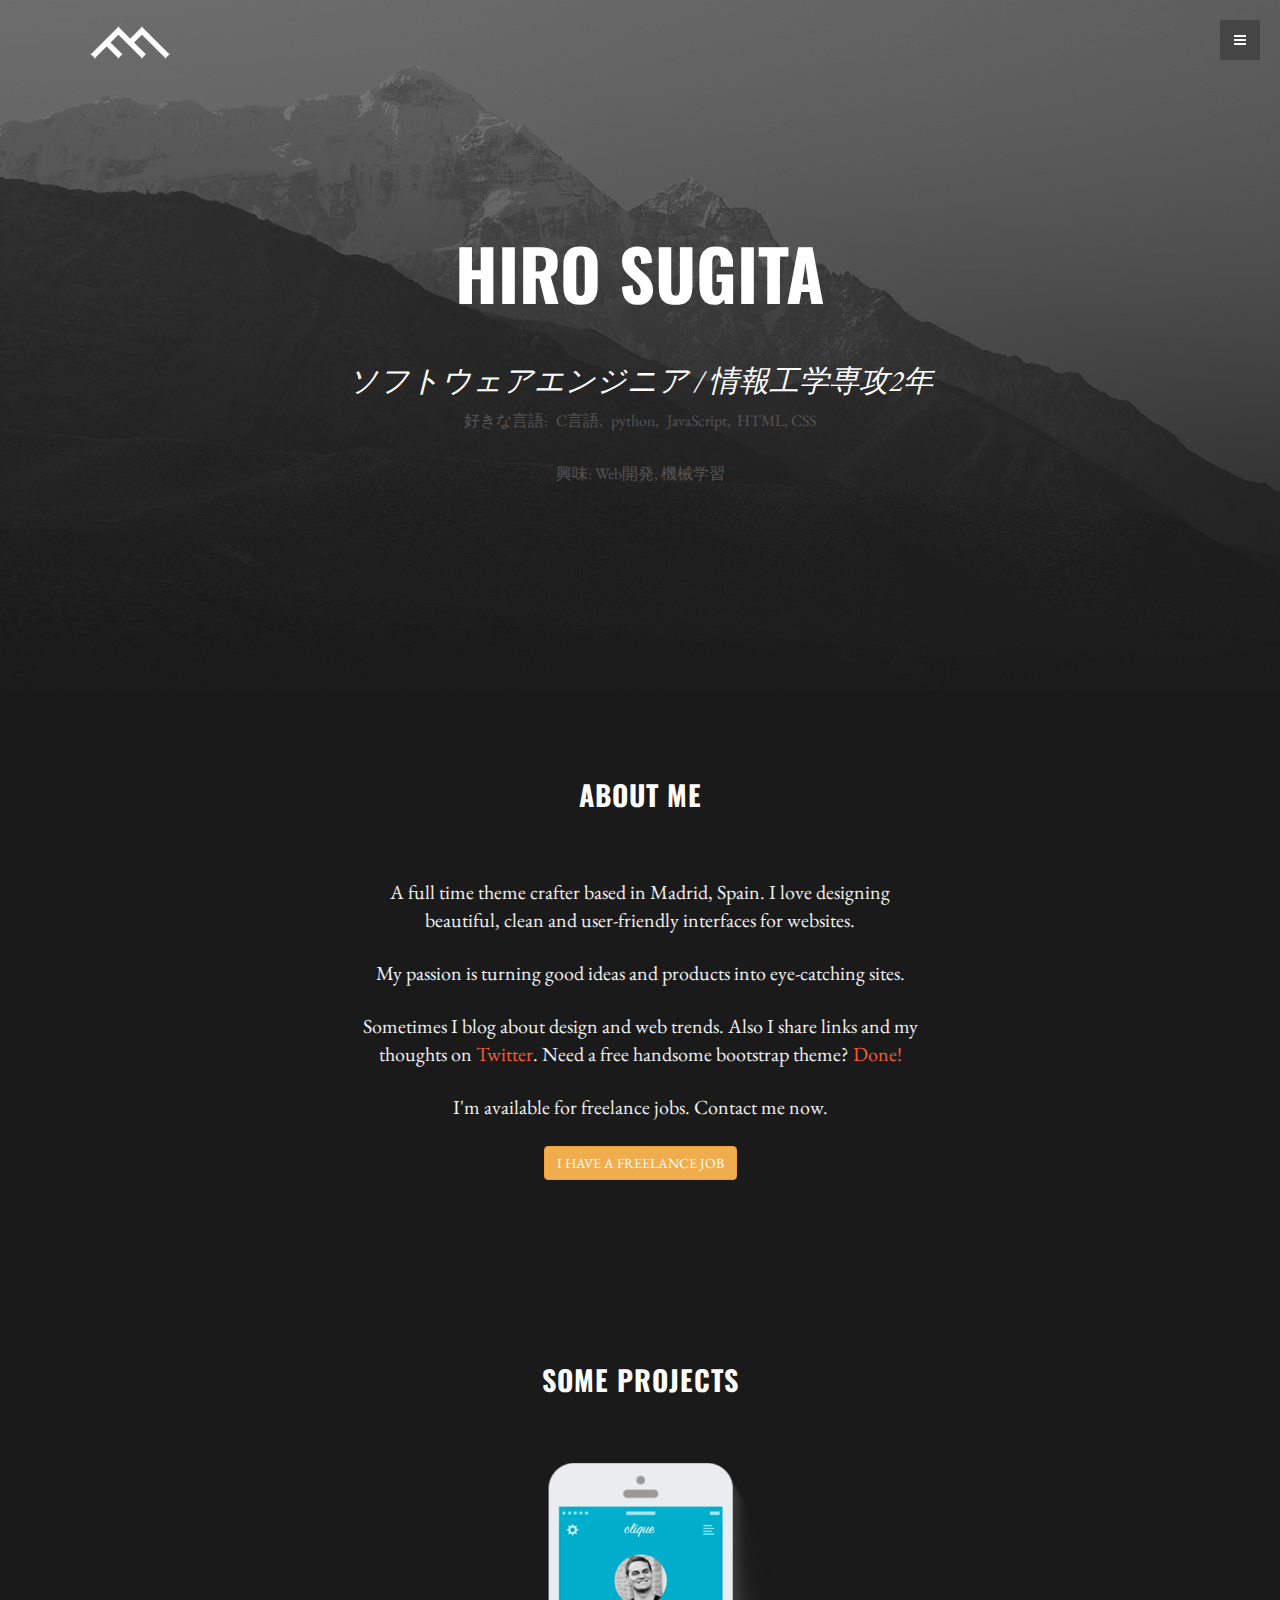
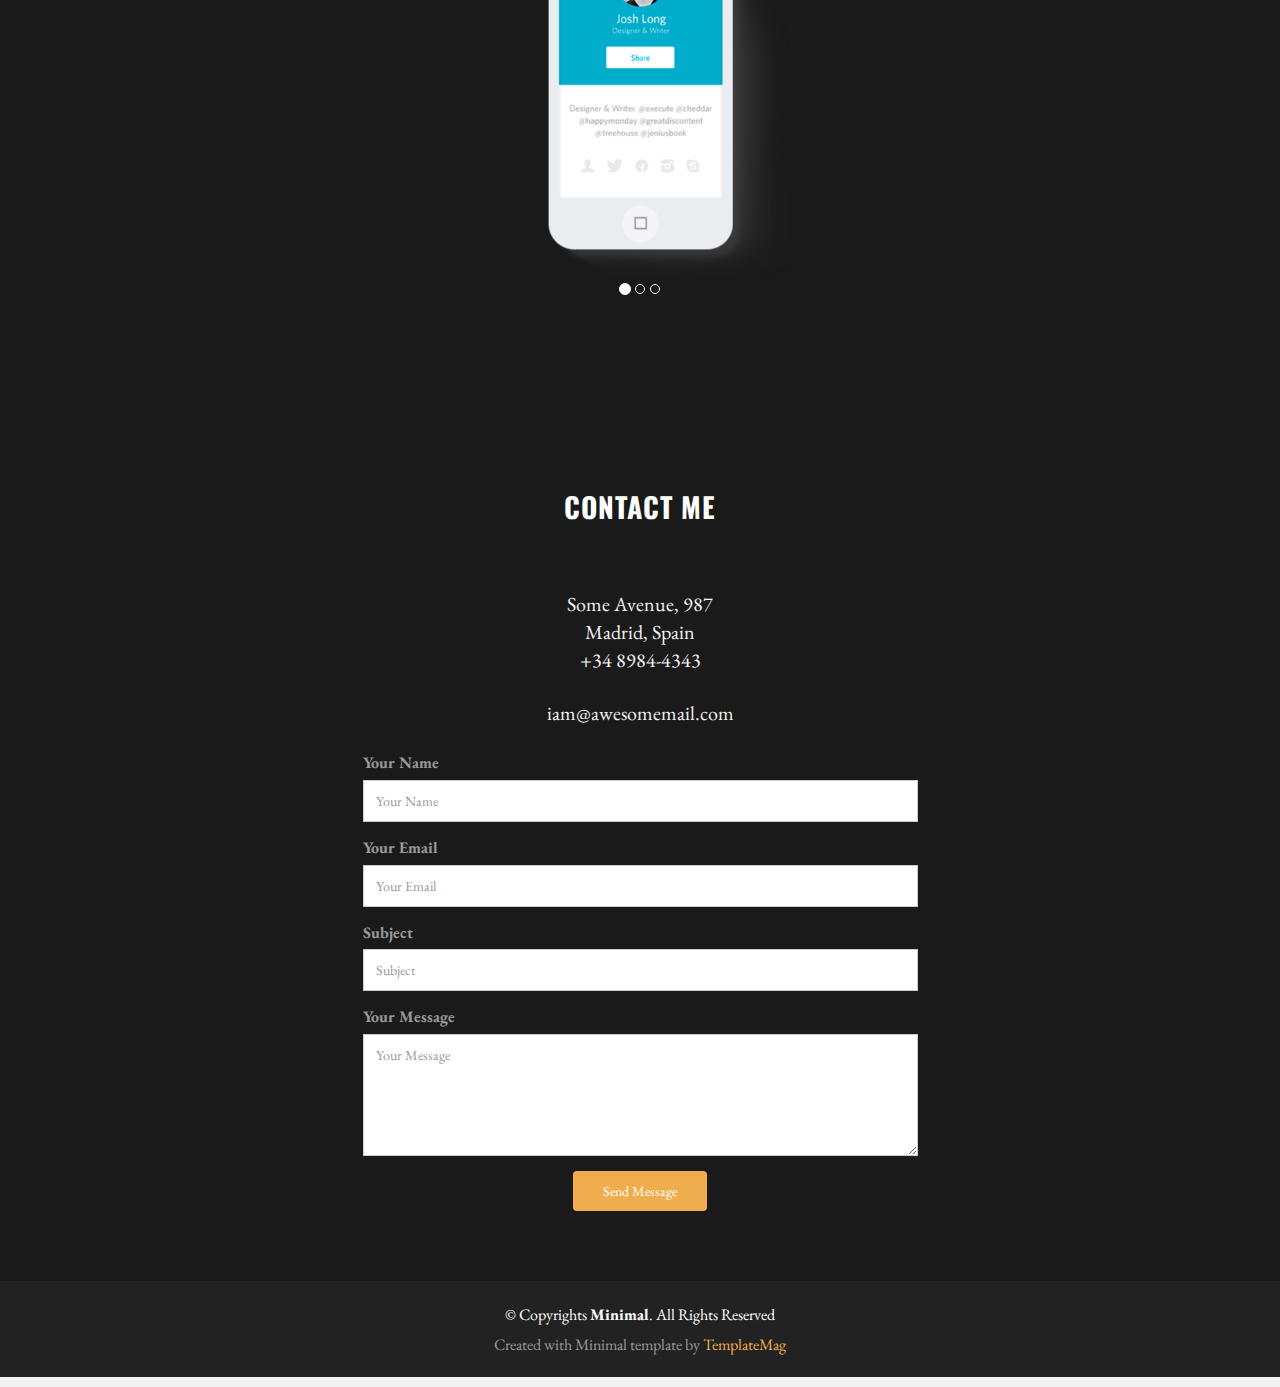
==== index.html @ be93a36a "はじめてのコミット" ====
<!DOCTYPE html>
<html lang="en">
<head>
  <meta charset="utf-8">
  <title>Minimal - Bootstrap Template</title>
  <meta content="width=device-width, initial-scale=1.0" name="viewport">
  <meta content="" name="keywords">
  <meta content="" name="description">

  <!-- Favicons -->
  <link href="img/favicon.png" rel="icon">
  <link href="img/apple-touch-icon.png" rel="apple-touch-icon">

  <!-- Google Fonts -->
  <link href="https://fonts.googleapis.com/css?family=Oswald:400,300,700|EB+Garamond" rel="stylesheet">

  <!-- Bootstrap CSS File -->
  <link href="lib/bootstrap/css/bootstrap.min.css" rel="stylesheet">

  <!-- Libraries CSS Files -->
  <link href="lib/font-awesome/css/font-awesome.min.css" rel="stylesheet">

  <!-- Main Stylesheet File -->
  <link href="css/style.css" rel="stylesheet">

  <!-- =======================================================
    Template Name: Minimal
    Template URL: https://templatemag.com/minimal-bootstrap-template/
    Author: TemplateMag.com
    License: https://templatemag.com/license/
  ======================================================= -->
</head>

<body data-spy="scroll" data-offset="0" data-target="#theMenu">

  <!-- Menu -->
  <nav class="menu" id="theMenu">
    <div class="menu-wrap">
      <h1 class="logo"><a href="index.html#home">SUGI</a></h1>
      <i class="fa fa-times-circle menu-close"></i>
      <a href="#home" class="smoothscroll">Home</a>
      <a href="#about" class="smoothscroll">About</a>
      <a href="#portfolio" class="smoothscroll">Portfolio</a>
      <a href="#contact" class="smoothscroll">Contact</a>
      <a href="#"><i class="fa fa-facebook"></i></a>
      <a href="#"><i class="fa fa-twitter"></i></a>
      <a href="#"><i class="fa fa-dribbble"></i></a>
      <a href="#"><i class="fa fa-envelope"></i></a>
    </div>

    <!-- Menu button -->
    <div id="menuToggle"><i class="fa fa-bars"></i></div>
  </nav>

  <!-- ========== HEADER SECTION ========== -->
  <section id="home" name="home"></section>
  <div id="headerwrap">
    <div class="container">
      <div class="logo">
        <img src="img/logo.png">
      </div>
      <br>
      <div class="row">
        <h1>HIRO SUGITA</h1>
        <br>
        <h3>ソフトウェアエンジニア / 情報工学専攻2年</h3>
        <p>好きな言語:&ensp;C言語,&ensp;python,&ensp;JavaScript,&nbsp; HTML,&nbsp;CSS</p>
        <p>興味: Web開発,&nbsp;機械学習</p>
        <br>
        <br>
        <div class="col-lg-6 col-lg-offset-3">
        </div>
      </div>
    </div>
    <!-- /container -->
  </div>
  <!-- /headerwrap -->

  <!-- ========== ABOUT SECTION ========== -->
  <section id="about" name="about"></section>
  <div id="f">
    <div class="container">
      <div class="row">
        <h3>ABOUT ME</h3>
        <p class="centered"><i class="icon icon-circle"></i><i class="icon icon-circle"></i><i class="icon icon-circle"></i></p>

        <!-- INTRO INFORMATIO-->
        <div class="col-lg-6 col-lg-offset-3">
          <p>A full time theme crafter based in Madrid, Spain. I love designing beautiful, clean and user-friendly interfaces for websites.</p>
          <p>My passion is turning good ideas and products into eye-catching sites.</p>
          <p>Sometimes I blog about design and web trends. Also I share links and my thoughts on <a href="http://twitter.com/templatemag">Twitter</a>. Need a free handsome bootstrap theme? <a href="http://templatemag.com">Done!</a></p>
          <p>I'm available for freelance jobs. Contact me now.</p>
          <p><button type="button" class="btn btn-warning">I HAVE A FREELANCE JOB</button></p>
        </div>
      </div>
    </div>
    <!-- /container -->
  </div>
  <!-- /f -->

  <!-- ========== CAROUSEL SECTION ========== -->
  <section id="portfolio" name="portfolio"></section>
  <div id="f">
    <div class="container">
      <div class="row centered">
        <h3>SOME PROJECTS</h3>
        <p class="centered"><i class="icon icon-circle"></i><i class="icon icon-circle"></i><i class="icon icon-circle"></i></p>

        <div class="col-lg-6 col-lg-offset-3">
          <div id="carousel-example-generic" class="carousel slide" data-ride="carousel">
            <!-- Wrapper for slides -->
            <div class="carousel-inner">
              <div class="item active centered">
                <img class="img-responsive" src="img/c1.png" alt="">
              </div>
              <div class="item centered">
                <img class="img-responsive" src="img/c2.png" alt="">
              </div>
              <div class="item centered">
                <img class="img-responsive" src="img/c3.png" alt="">
              </div>
            </div>
            <br>
            <br>
            <ol class="carousel-indicators">
              <li data-target="#carousel-example-generic" data-slide-to="0" class="active"></li>
              <li data-target="#carousel-example-generic" data-slide-to="1"></li>
              <li data-target="#carousel-example-generic" data-slide-to="2"></li>
            </ol>
          </div>
        </div>
        <!-- col-lg-8 -->
      </div>
      <!-- row -->
    </div>
    <!-- container -->
  </div>
  <!-- f -->

  <!-- ========== CONTACT SECTION ========== -->
  <section id="contact" name="contact"></section>
  <div id="f">
    <div class="container">
      <div class="row">
        <h3>CONTACT ME</h3>
        <p class="centered"><i class="icon icon-circle"></i><i class="icon icon-circle"></i><i class="icon icon-circle"></i></p>

        <div class="col-lg-6 col-lg-offset-3">
          <p>Some Avenue, 987<br/>Madrid, Spain<br/>+34 8984-4343</p>
          <p>iam@awesomemail.com</p>
        </div>
      </div>

      <div class="row">
        <div class="col-md-6 col-md-offset-3">
          <form class="contact-form php-mail-form" role="form" action="contactform/contactform.php" method="POST">

            <div class="form-group">
              <label for="contact-name">Your Name</label>
              <input type="name" name="name" class="form-control" id="contact-name" placeholder="Your Name" data-rule="minlen:4" data-msg="Please enter at least 4 chars" >
              <div class="validate"></div>
            </div>
            <div class="form-group">
              <label for="contact-email">Your Email</label>
              <input type="email" name="email" class="form-control" id="contact-email" placeholder="Your Email" data-rule="email" data-msg="Please enter a valid email">
              <div class="validate"></div>
            </div>
            <div class="form-group">
              <label for="contact-subject">Subject</label>
              <input type="text" name="subject" class="form-control" id="contact-subject" placeholder="Subject" data-rule="minlen:4" data-msg="Please enter at least 8 chars of subject">
              <div class="validate"></div>
            </div>

            <div class="form-group">
              <label for="contact-message">Your Message</label>
              <textarea class="form-control" name="message" id="contact-message" placeholder="Your Message" rows="5" data-rule="required" data-msg="Please write something for us"></textarea>
              <div class="validate"></div>
            </div>

            <div class="loading"></div>
            <div class="error-message"></div>
            <div class="sent-message">Your message has been sent. Thank you!</div>

            <div class="form-send">
              <button type="submit" class="btn btn-large">Send Message</button>
            </div>

          </form>

        </div>
      </div>
    </div>
  </div>

  <div id="copyrights">
    <div class="container">
      <p>
        &copy; Copyrights <strong>Minimal</strong>. All Rights Reserved
      </p>
      <div class="credits">
        <!--
          You are NOT allowed to delete the credit link to TemplateMag with free version.
          You can delete the credit link only if you bought the pro version.
          Buy the pro version with working PHP/AJAX contact form: https://templatemag.com/minimal-bootstrap-template/
          Licensing information: https://templatemag.com/license/
        -->
        Created with Minimal template by <a href="https://templatemag.com/">TemplateMag</a>
      </div>
    </div>
  </div>

  <!-- JavaScript Libraries -->
  <script src="lib/jquery/jquery.min.js"></script>
  <script src="lib/bootstrap/js/bootstrap.min.js"></script>
  <script src="lib/php-mail-form/validate.js"></script>
  <script src="lib/easing/easing.min.js"></script>

  <!-- Template Main Javascript File -->
  <script src="js/main.js"></script>

</body>
</html>
---- css/style.css ----
/**
* Template Name: Minimal
* Template URL: https://templatemag.com/minimal-bootstrap-template/
* Author: TemplateMag.com
* License: https://templatemag.com/license/
*/

body {
  background-color: #f2f2f2;
  font-family: 'EB Garamond', serif;
  font-weight: 300;
  font-size: 16px;
  color: #555;
  -webkit-font-smoothing: antialiased;
  -webkit-overflow-scrolling: touch;
}

/* Titles */

h1, h2, h3, h4, h5, h6 {
  font-family: 'Oswald', sans-serif;
  font-weight: 300;
  color: #333;
}

/* Paragraph & Typographic */

p {
  line-height: 28px;
  margin-bottom: 25px;
}

.centered {
  text-align: center;
}

/* Links */

a {
  color: #f85c37;
  word-wrap: break-word;
  -webkit-transition: color 0.1s ease-in, background 0.1s ease-in;
  -moz-transition: color 0.1s ease-in, background 0.1s ease-in;
  -ms-transition: color 0.1s ease-in, background 0.1s ease-in;
  -o-transition: color 0.1s ease-in, background 0.1s ease-in;
  transition: color 0.1s ease-in, background 0.1s ease-in;
}

a:hover, a:focus {
  color: #7b7b7b;
  text-decoration: none;
  outline: 0;
}

a:before, a:after {
  -webkit-transition: color 0.1s ease-in, background 0.1s ease-in;
  -moz-transition: color 0.1s ease-in, background 0.1s ease-in;
  -ms-transition: color 0.1s ease-in, background 0.1s ease-in;
  -o-transition: color 0.1s ease-in, background 0.1s ease-in;
  transition: color 0.1s ease-in, background 0.1s ease-in;
}

hr {
  display: block;
  height: 1px;
  border: 0;
  border-top: 1px solid #ccc;
  margin: 1em 0;
  padding: 0;
}

/* ==========================================================================
   Wrap Sections
   ========================================================================== */

#headerwrap {
  background: url(../img/header-bg.jpg) no-repeat center top;
  margin-top: -10px;
  padding-top: 20px;
  text-align: center;
  background-attachment: relative;
  background-position: center center;
  min-height: 700px;
  width: 100%;
  -webkit-background-size: 100%;
  -moz-background-size: 100%;
  -o-background-size: 100%;
  background-size: 100%;
  -webkit-background-size: cover;
  -moz-background-size: cover;
  -o-background-size: cover;
  background-size: cover;
}

#headerwrap h1 {
  margin-top: 150px;
  color: white;
  font-size: 70px;
  font-weight: 700;
}

#headerwrap h3 {
  color: white;
  font-size: 30px;
  font-weight: 100;
  font-family: 'EB Garamond', serif;
  font-style: oblique;
}

#headerwrap .logo {
  text-align: left;
  margin-left: 20px;
  margin-top: 15px;
}

/* Footer Wrap */

#f {
  background: #1a1a1a;
  padding-top: 70px;
  padding-bottom: 70px;
  text-align: center
}

#f h3 {
  color: white;
  font-size: 28px;
  font-weight: 700;
  letter-spacing: 1px;
}

#f i {
  font-size: 8px;
  color: #fff;
  padding: 3px;
}

#f p {
  font-size: 20px;
  color: #f2f2f2;
}

#f img {
  text-align: center;
}

/* MENU CONF*/

.menu {
  position: fixed;
  right: -200px;
  width: 260px;
  height: 100%;
  top: 0;
  z-index: 10;
  text-align: left;
}

.menu.menu-open {
  right: 0px;
}

.menu-wrap {
  position: absolute;
  top: 0;
  left: 60px;
  background: #1a1a1a;
  width: 200px;
  height: 100%;
}

.menu h1.logo a {
  font-family: 'Oswald', sans-serif;
  font-size: 16px;
  font-weight: 700;
  letter-spacing: 0.15em;
  line-height: 40px;
  text-transform: uppercase;
  color: #ffffff;
  margin-top: 20px;
}

.menu h1.logo a:hover {
  color: #f85c37;
}

.menu img.logo {
  margin: 20px 0;
  max-width: 160px;
}

.menu a {
  margin-left: 20px;
  color: #808080;
  display: block;
  font-size: 12px;
  font-weight: 700;
  line-height: 40px;
  letter-spacing: 0.1em;
  text-transform: uppercase;
}

.menu a:hover {
  color: #ffffff;
}

.menu a:active {
  color: #ffffff;
}

.menu a>i {
  float: left;
  display: inline-block;
  vertical-align: middle;
  text-align: left;
  width: 25px;
  font-size: 14px;
  line-height: 40px;
  margin: 25px 2px;
}

.menu-close {
  cursor: pointer;
  display: block;
  position: absolute;
  font-size: 14px;
  color: #808080;
  width: 40px;
  height: 40px;
  line-height: 40px;
  top: 20px;
  right: 5px;
  -webkit-transition: all .1s ease-in-out;
  -moz-transition: all .1s ease-in-out;
  -ms-transition: all .1s ease-in-out;
  -o-transition: all .1s ease-in-out;
  transition: all .1s ease-in-out;
}

.menu-close:hover {
  color: #ffffff;
  -webkit-transition: all .1s ease-in-out;
  -moz-transition: all .1s ease-in-out;
  -ms-transition: all .1s ease-in-out;
  -o-transition: all .1s ease-in-out;
  transition: all .1s ease-in-out;
}

/* Push the body after clicking the menu button */

.body-push {
  overflow-x: hidden;
  position: relative;
  left: 0;
}

.body-push-toright {
  left: 200px;
}

.body-push-toleft {
  left: -200px;
}

.menu, .body-push {
  -webkit-transition: all .3s ease;
  -moz-transition: all .3s ease;
  -ms-transition: all .3s ease;
  -o-transition: all .3s ease;
  transition: all .3s ease;
}

#menuToggle {
  position: absolute;
  top: 20px;
  left: 0;
  z-index: 11;
  display: block;
  text-align: center;
  font-size: 14px;
  color: #ffffff;
  width: 40px;
  height: 40px;
  line-height: 40px;
  cursor: pointer;
  background: rgba(0, 0, 0, 0.25);
  -webkit-transition: all .1s ease-in-out;
  -moz-transition: all .1s ease-in-out;
  -ms-transition: all .1s ease-in-out;
  -o-transition: all .1s ease-in-out;
  transition: all .1s ease-in-out;
}

#menuToggle:hover {
  color: #ffffff;
  background: rgba(0, 0, 0, 0.2);
  -webkit-transition: all .1s ease-in-out;
  -moz-transition: all .1s ease-in-out;
  -ms-transition: all .1s ease-in-out;
  -o-transition: all .1s ease-in-out;
  transition: all .1s ease-in-out;
}



/* Contact Form */

.contact-form {
  text-align: left;
}

.contact-form label {
   color: #999;
}

.contact-form input, .contact-form textarea {
  padding: 10px 12px;
  border-radius: 0;
  box-shadow: none;
  font-size: 14px;
  height: auto;
}

.contact-form .form-send {
  text-align: center;
}

.contact-form .form-send button  {
  background: #f0ad4e;
  border: 0;
  padding: 10px 30px;
  color: #fff;
  transition: 0.4s;
  cursor: pointer;
}

.contact-form .form-send button:hover {
  background: #ffbc5d;
}

.contact-form .validate {
  display: none;
  color: red;
  margin: 0 0 15px 0;
  font-weight: 400;
  font-size: 13px;
}

.contact-form .loading {
  display: none;
  color: #555;
  background: #fff;
  text-align: center;
  padding: 15px;
  margin: 15px 0;
}

.contact-form .loading:before {
  content: "";
  display: inline-block;
  border-radius: 50%;
  width: 24px;
  height: 24px;
  border: 3px solid #18d26e;
  border-top-color: #eee;
  -webkit-animation: animate-loading 1s linear infinite;
  animation: animate-loading 1s linear infinite;
}

@-webkit-keyframes animate-loading {
  0% {
    -webkit-transform: rotate(0deg);
    transform: rotate(0deg);
  }

  100% {
    -webkit-transform: rotate(360deg);
    transform: rotate(360deg);
  }
}

@keyframes animate-loading {
  0% {
    -webkit-transform: rotate(0deg);
    transform: rotate(0deg);
  }

  100% {
    -webkit-transform: rotate(360deg);
    transform: rotate(360deg);
  }
}

.contact-form .error-message {
  display: none;
  color: #fff;
  background: #ed3c0d;
  text-align: center;
  padding: 15px;
  font-weight: 600;
  margin: 15px 0;
}

.contact-form .sent-message {
  display: none;
  color: #fff;
  background: #18d26e;
  text-align: center;
  padding: 15px;
  font-weight: 600;
  margin: 15px 0;
}


/* Copyrights */

#copyrights {
  background: #222222;
  padding: 20px 0;
  text-align: center;
  color: #fff;
}

#copyrights a {
  color: #f0ad4e;
}

#copyrights p {
  margin-bottom: 5px;
}

.credits {
  color: #999;
}
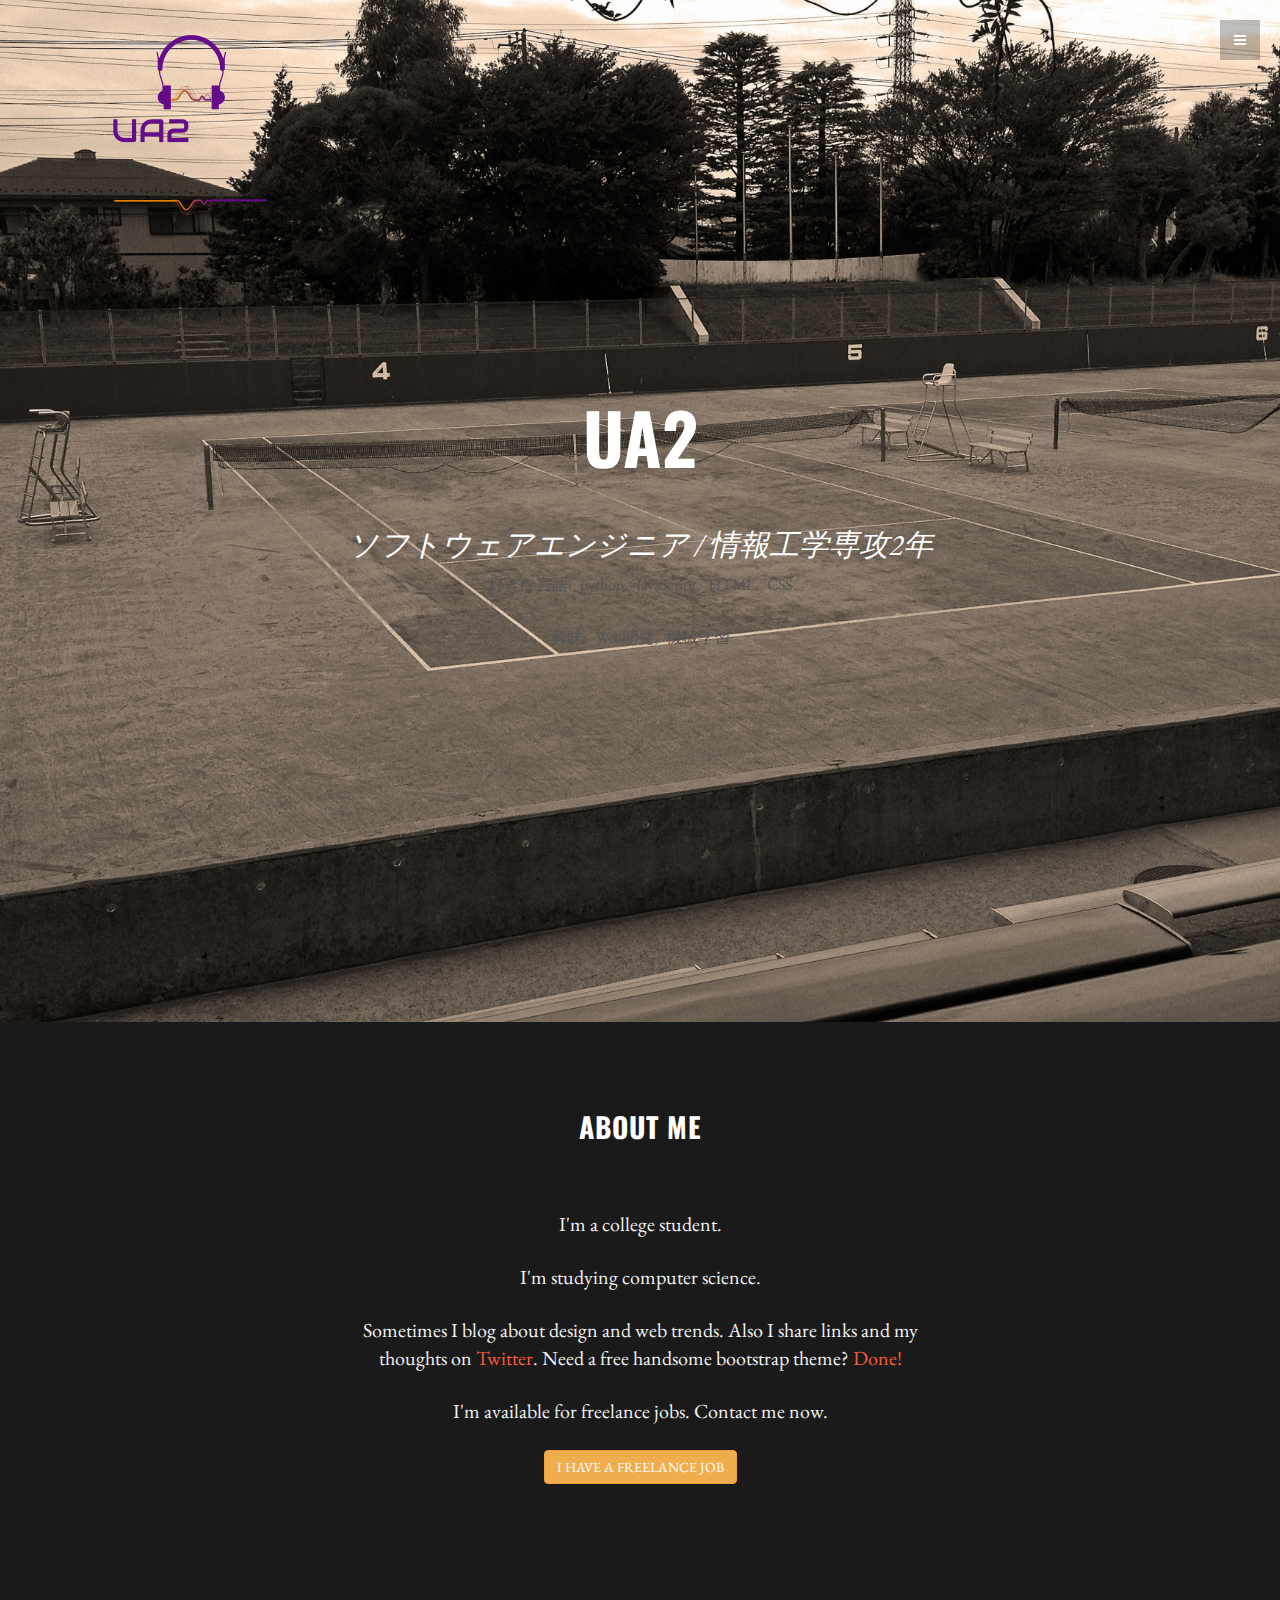
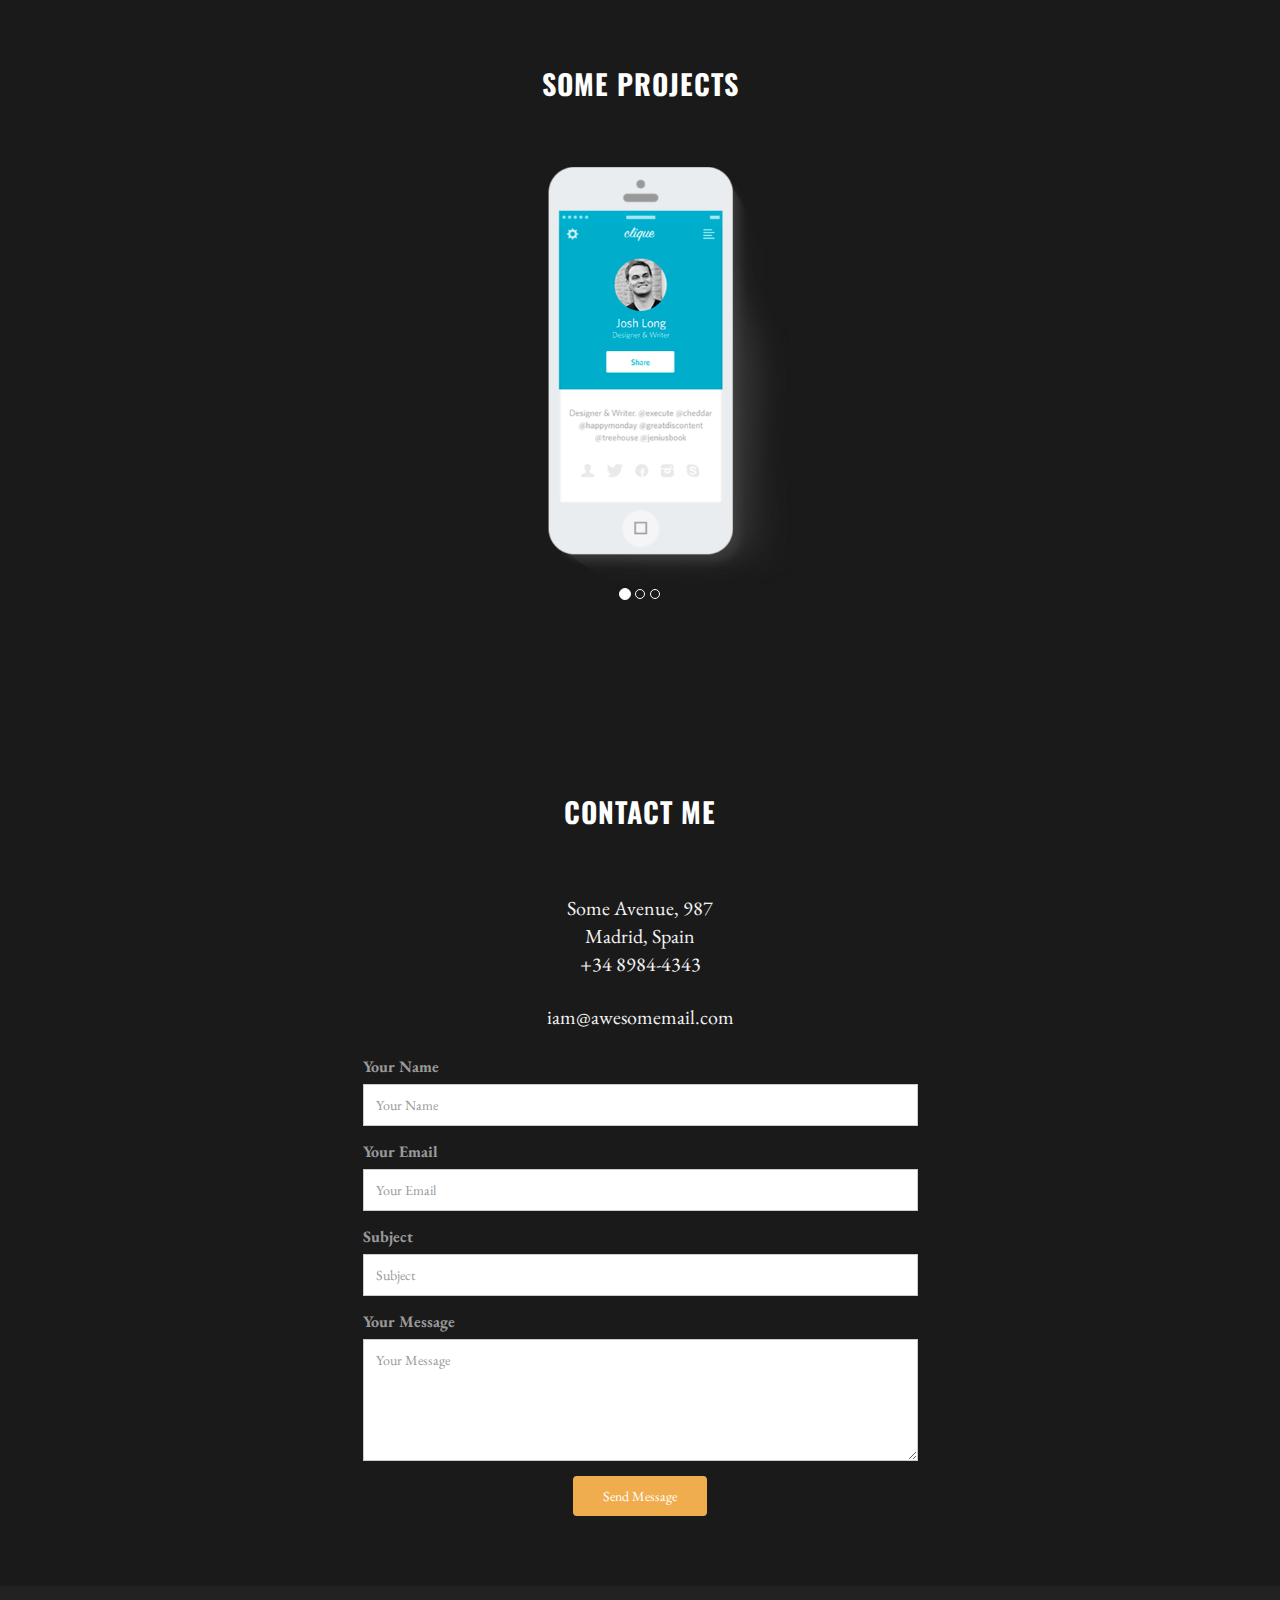
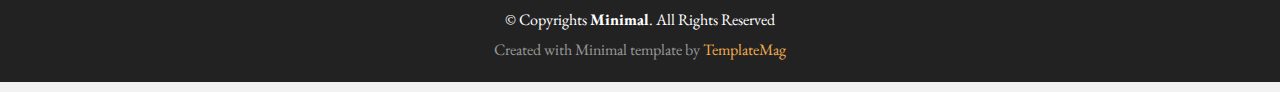
==== commit 5ddd84da: "背景画像変更" ====
--- a/index.html
+++ b/index.html
@@ -2,7 +2,7 @@
 <html lang="en">
 <head>
   <meta charset="utf-8">
-  <title>Minimal - Bootstrap Template</title>
+  <title>UA2's Homepage</title>
   <meta content="width=device-width, initial-scale=1.0" name="viewport">
   <meta content="" name="keywords">
   <meta content="" name="description">
@@ -36,7 +36,7 @@
   <!-- Menu -->
   <nav class="menu" id="theMenu">
     <div class="menu-wrap">
-      <h1 class="logo"><a href="index.html#home">SUGI</a></h1>
+      <h1 class="logo"><a href="index.html#home">UA2</a></h1>
       <i class="fa fa-times-circle menu-close"></i>
       <a href="#home" class="smoothscroll">Home</a>
       <a href="#about" class="smoothscroll">About</a>
@@ -57,15 +57,16 @@
   <div id="headerwrap">
     <div class="container">
       <div class="logo">
-        <img src="img/logo.png">
+        <img src="img/hiro_rogo.png">
       </div>
       <br>
       <div class="row">
-        <h1>HIRO SUGITA</h1>
+        <h1>UA2</h1>
         <br>
         <h3>ソフトウェアエンジニア / 情報工学専攻2年</h3>
-        <p>好きな言語:&ensp;C言語,&ensp;python,&ensp;JavaScript,&nbsp; HTML,&nbsp;CSS</p>
-        <p>興味: Web開発,&nbsp;機械学習</p>
+        <p>好きな言語:&ensp;python,&ensp;JavaScript,&ensp;HTML,&ensp;CSS</p>
+        <p>興味:&ensp;Web開発,&ensp;機械学習</p>
+        <iframe width="560" height="315" src="https://www.youtube.com/embed/27eyrDivrz0" frameborder="0" allow="accelerometer; autoplay; encrypted-media; gyroscope; picture-in-picture" allowfullscreen></iframe>
         <br>
         <br>
         <div class="col-lg-6 col-lg-offset-3">
@@ -86,8 +87,8 @@
 
         <!-- INTRO INFORMATIO-->
         <div class="col-lg-6 col-lg-offset-3">
-          <p>A full time theme crafter based in Madrid, Spain. I love designing beautiful, clean and user-friendly interfaces for websites.</p>
-          <p>My passion is turning good ideas and products into eye-catching sites.</p>
+          <p>I'm a college student.</p>
+          <p>I'm studying computer science.</p>
           <p>Sometimes I blog about design and web trends. Also I share links and my thoughts on <a href="http://twitter.com/templatemag">Twitter</a>. Need a free handsome bootstrap theme? <a href="http://templatemag.com">Done!</a></p>
           <p>I'm available for freelance jobs. Contact me now.</p>
           <p><button type="button" class="btn btn-warning">I HAVE A FREELANCE JOB</button></p>
--- a/css/style.css
+++ b/css/style.css
@@ -74,7 +74,7 @@
    ========================================================================== */
 
 #headerwrap {
-  background: url(../img/header-bg.jpg) no-repeat center top;
+  background: url(../img/tennis_bg.jpg) no-repeat center top;
   margin-top: -10px;
   padding-top: 20px;
   text-align: center;
@@ -209,7 +209,7 @@
 }
 
 .menu a>i {
-  float: left;
+  float: left;  
   display: inline-block;
   vertical-align: middle;
   text-align: left;
@@ -431,4 +431,4 @@
 
 .credits {
   color: #999;
-}
+}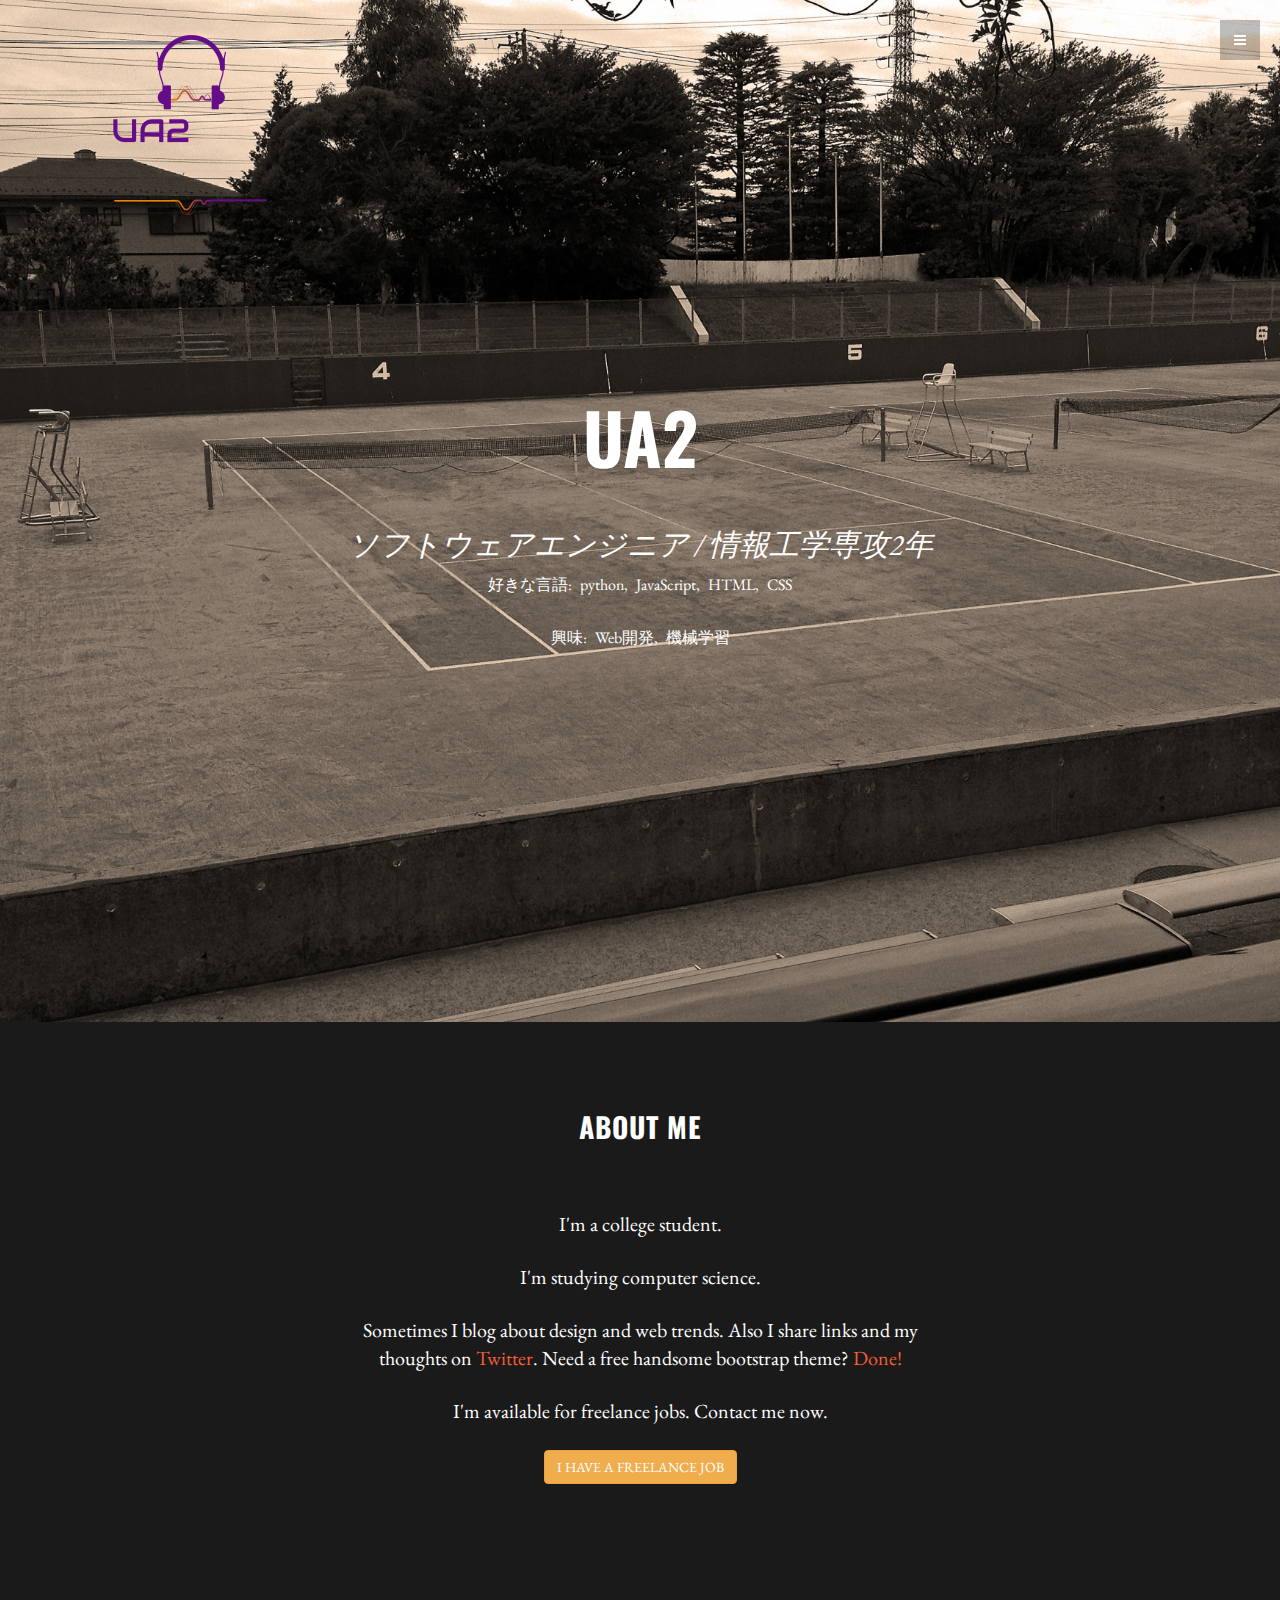
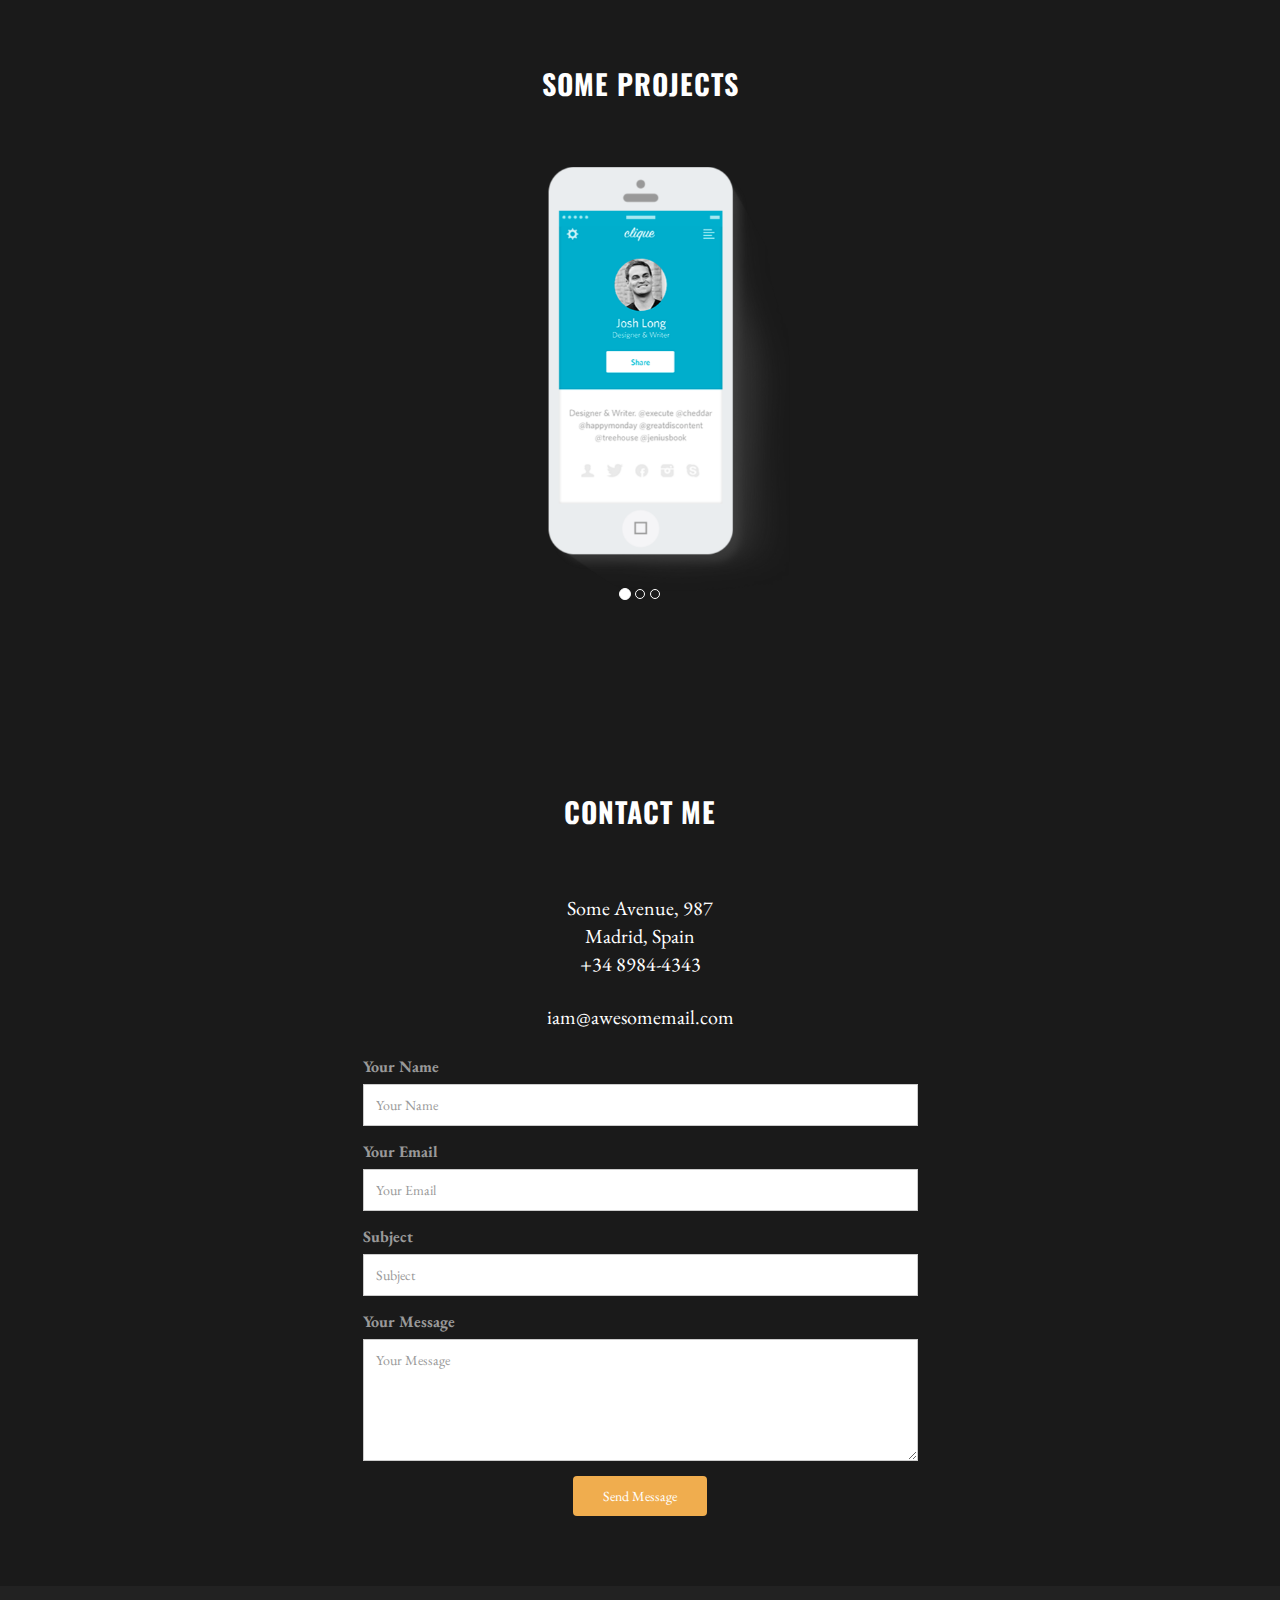
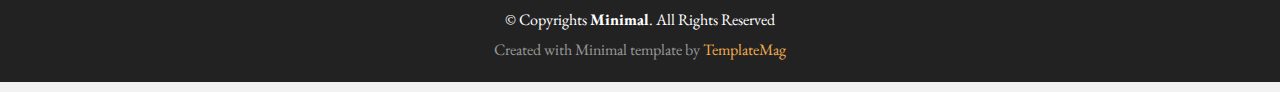
==== commit 974b712b: "リンク修正, 文字色変更" ====
--- a/index.html
+++ b/index.html
@@ -43,7 +43,7 @@
       <a href="#portfolio" class="smoothscroll">Portfolio</a>
       <a href="#contact" class="smoothscroll">Contact</a>
       <a href="#"><i class="fa fa-facebook"></i></a>
-      <a href="#"><i class="fa fa-twitter"></i></a>
+      <a href="https://twitter.com/sgitweet"><i class="fa fa-twitter"></i></a>
       <a href="#"><i class="fa fa-dribbble"></i></a>
       <a href="#"><i class="fa fa-envelope"></i></a>
     </div>
@@ -89,7 +89,7 @@
         <div class="col-lg-6 col-lg-offset-3">
           <p>I'm a college student.</p>
           <p>I'm studying computer science.</p>
-          <p>Sometimes I blog about design and web trends. Also I share links and my thoughts on <a href="http://twitter.com/templatemag">Twitter</a>. Need a free handsome bootstrap theme? <a href="http://templatemag.com">Done!</a></p>
+          <p>Sometimes I blog about design and web trends. Also I share links and my thoughts on <a href="https://twitter.com/sgitweet">Twitter</a>. Need a free handsome bootstrap theme? <a href="http://templatemag.com">Done!</a></p>
           <p>I'm available for freelance jobs. Contact me now.</p>
           <p><button type="button" class="btn btn-warning">I HAVE A FREELANCE JOB</button></p>
         </div>
--- a/css/style.css
+++ b/css/style.css
@@ -10,7 +10,7 @@
   font-family: 'EB Garamond', serif;
   font-weight: 300;
   font-size: 16px;
-  color: #555;
+  color: white;
   -webkit-font-smoothing: antialiased;
   -webkit-overflow-scrolling: touch;
 }
@@ -137,13 +137,12 @@
 
 #f p {
   font-size: 20px;
-  color: #f2f2f2;
+  color: white;
 }
 
 #f img {
   text-align: center;
 }
-
 /* MENU CONF*/
 
 .menu {
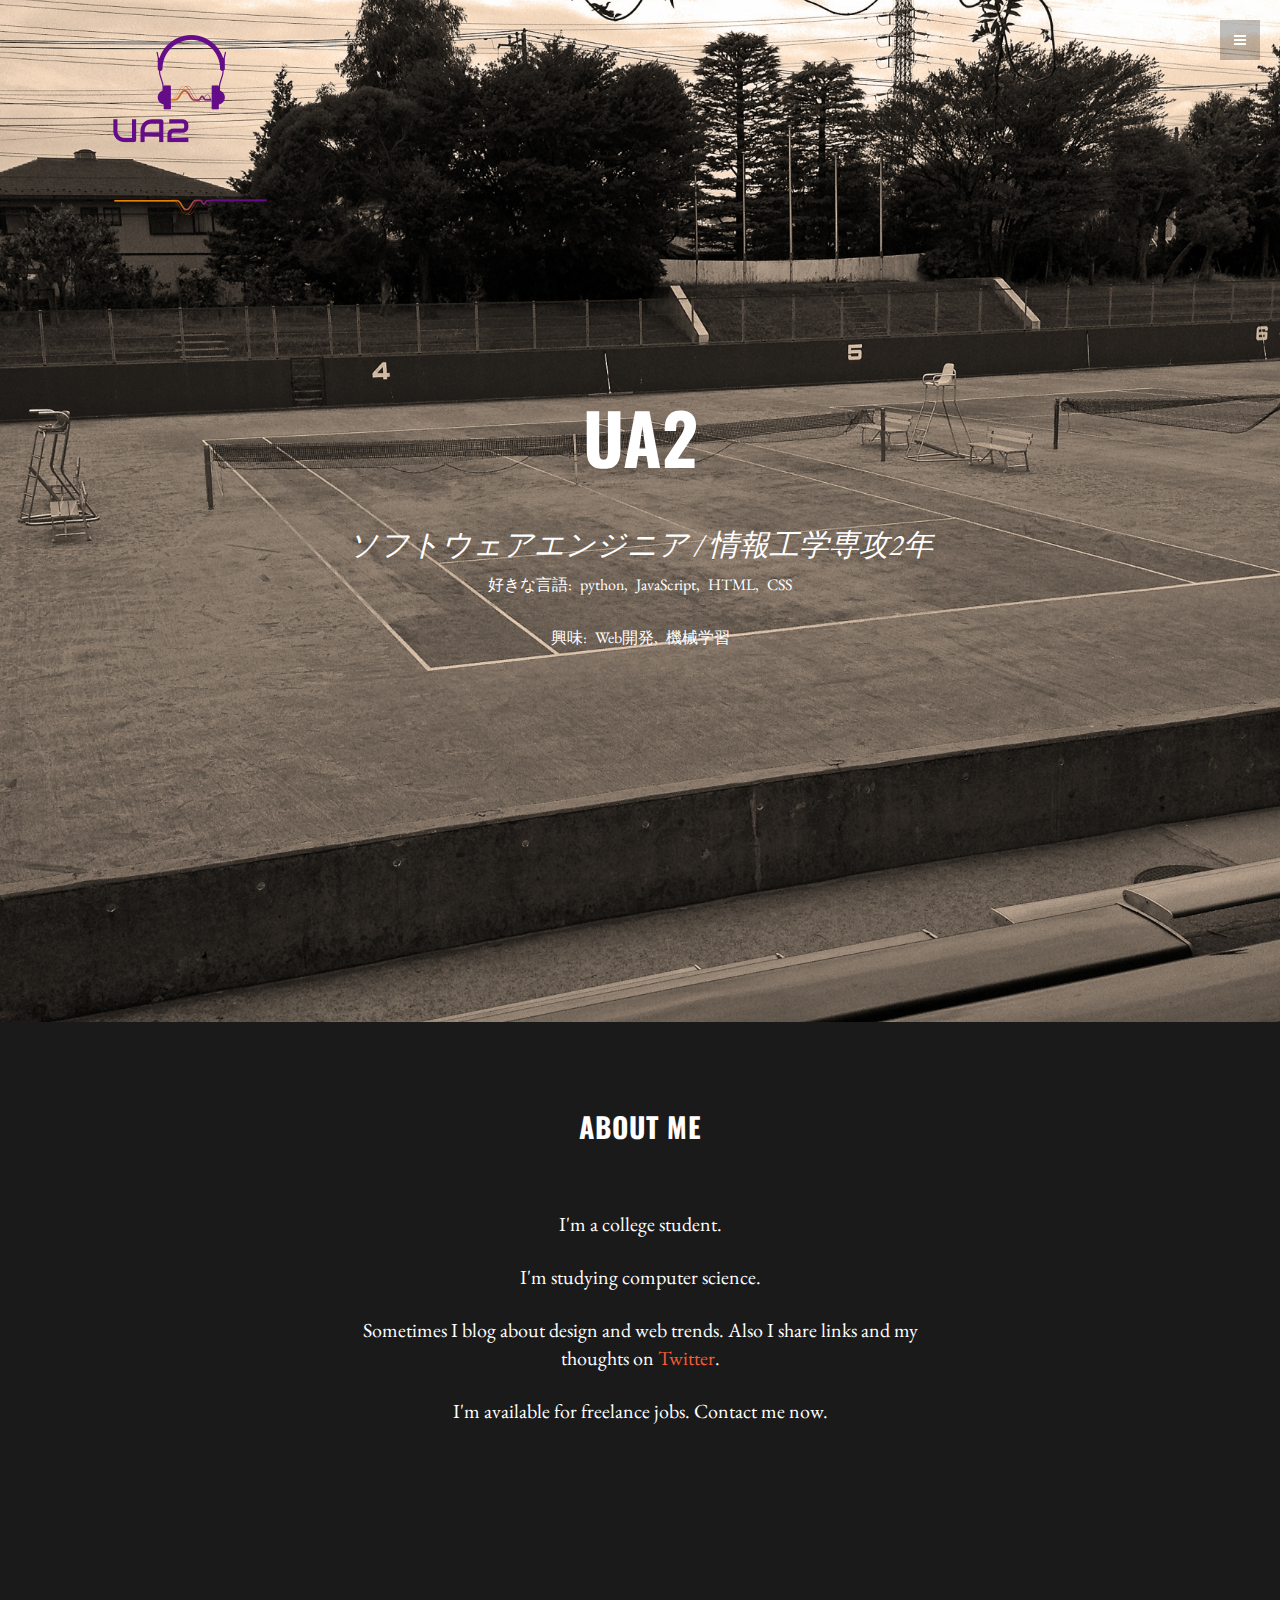
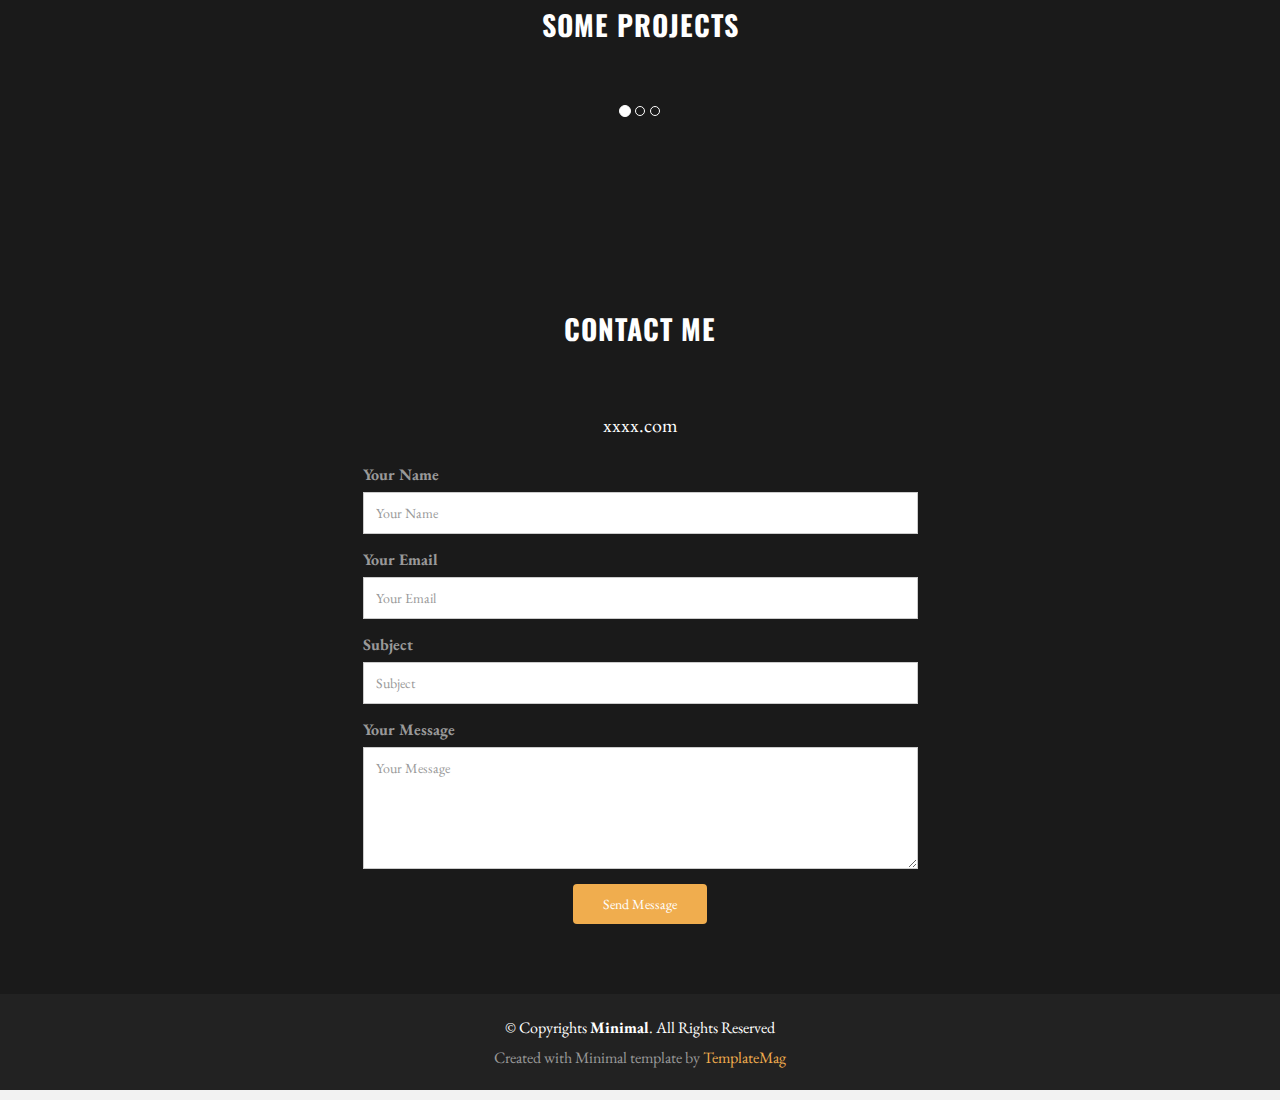
==== commit 548357cb: "画像追加、一部の文削除、その他細かい調整" ====
--- a/index.html
+++ b/index.html
@@ -8,8 +8,8 @@
   <meta content="" name="description">
 
   <!-- Favicons -->
-  <link href="img/favicon.png" rel="icon">
-  <link href="img/apple-touch-icon.png" rel="apple-touch-icon">
+  <link href="../Minimal/img/hiro_rogo.png" rel="icon">
+  <link href="../Minimal/img/hiro_rogo.png" rel="apple-touch-icon">
 
   <!-- Google Fonts -->
   <link href="https://fonts.googleapis.com/css?family=Oswald:400,300,700|EB+Garamond" rel="stylesheet">
@@ -89,9 +89,9 @@
         <div class="col-lg-6 col-lg-offset-3">
           <p>I'm a college student.</p>
           <p>I'm studying computer science.</p>
-          <p>Sometimes I blog about design and web trends. Also I share links and my thoughts on <a href="https://twitter.com/sgitweet">Twitter</a>. Need a free handsome bootstrap theme? <a href="http://templatemag.com">Done!</a></p>
+          <p>Sometimes I blog about design and web trends. Also I share links and my thoughts on <a href="https://twitter.com/sgitweet">Twitter</a>. </p>
           <p>I'm available for freelance jobs. Contact me now.</p>
-          <p><button type="button" class="btn btn-warning">I HAVE A FREELANCE JOB</button></p>
+          <!----<p><button type="button" class="btn btn-warning">I HAVE A FREELANCE JOB</button></p> -->
         </div>
       </div>
     </div>
@@ -112,7 +112,7 @@
             <!-- Wrapper for slides -->
             <div class="carousel-inner">
               <div class="item active centered">
-                <img class="img-responsive" src="img/c1.png" alt="">
+                <img class="img-responsive" src="../Minimal/img/works01.png" alt="">
               </div>
               <div class="item centered">
                 <img class="img-responsive" src="img/c2.png" alt="">
@@ -147,8 +147,7 @@
         <p class="centered"><i class="icon icon-circle"></i><i class="icon icon-circle"></i><i class="icon icon-circle"></i></p>
 
         <div class="col-lg-6 col-lg-offset-3">
-          <p>Some Avenue, 987<br/>Madrid, Spain<br/>+34 8984-4343</p>
-          <p>iam@awesomemail.com</p>
+          <p>xxxx.com</p>
         </div>
       </div>
 
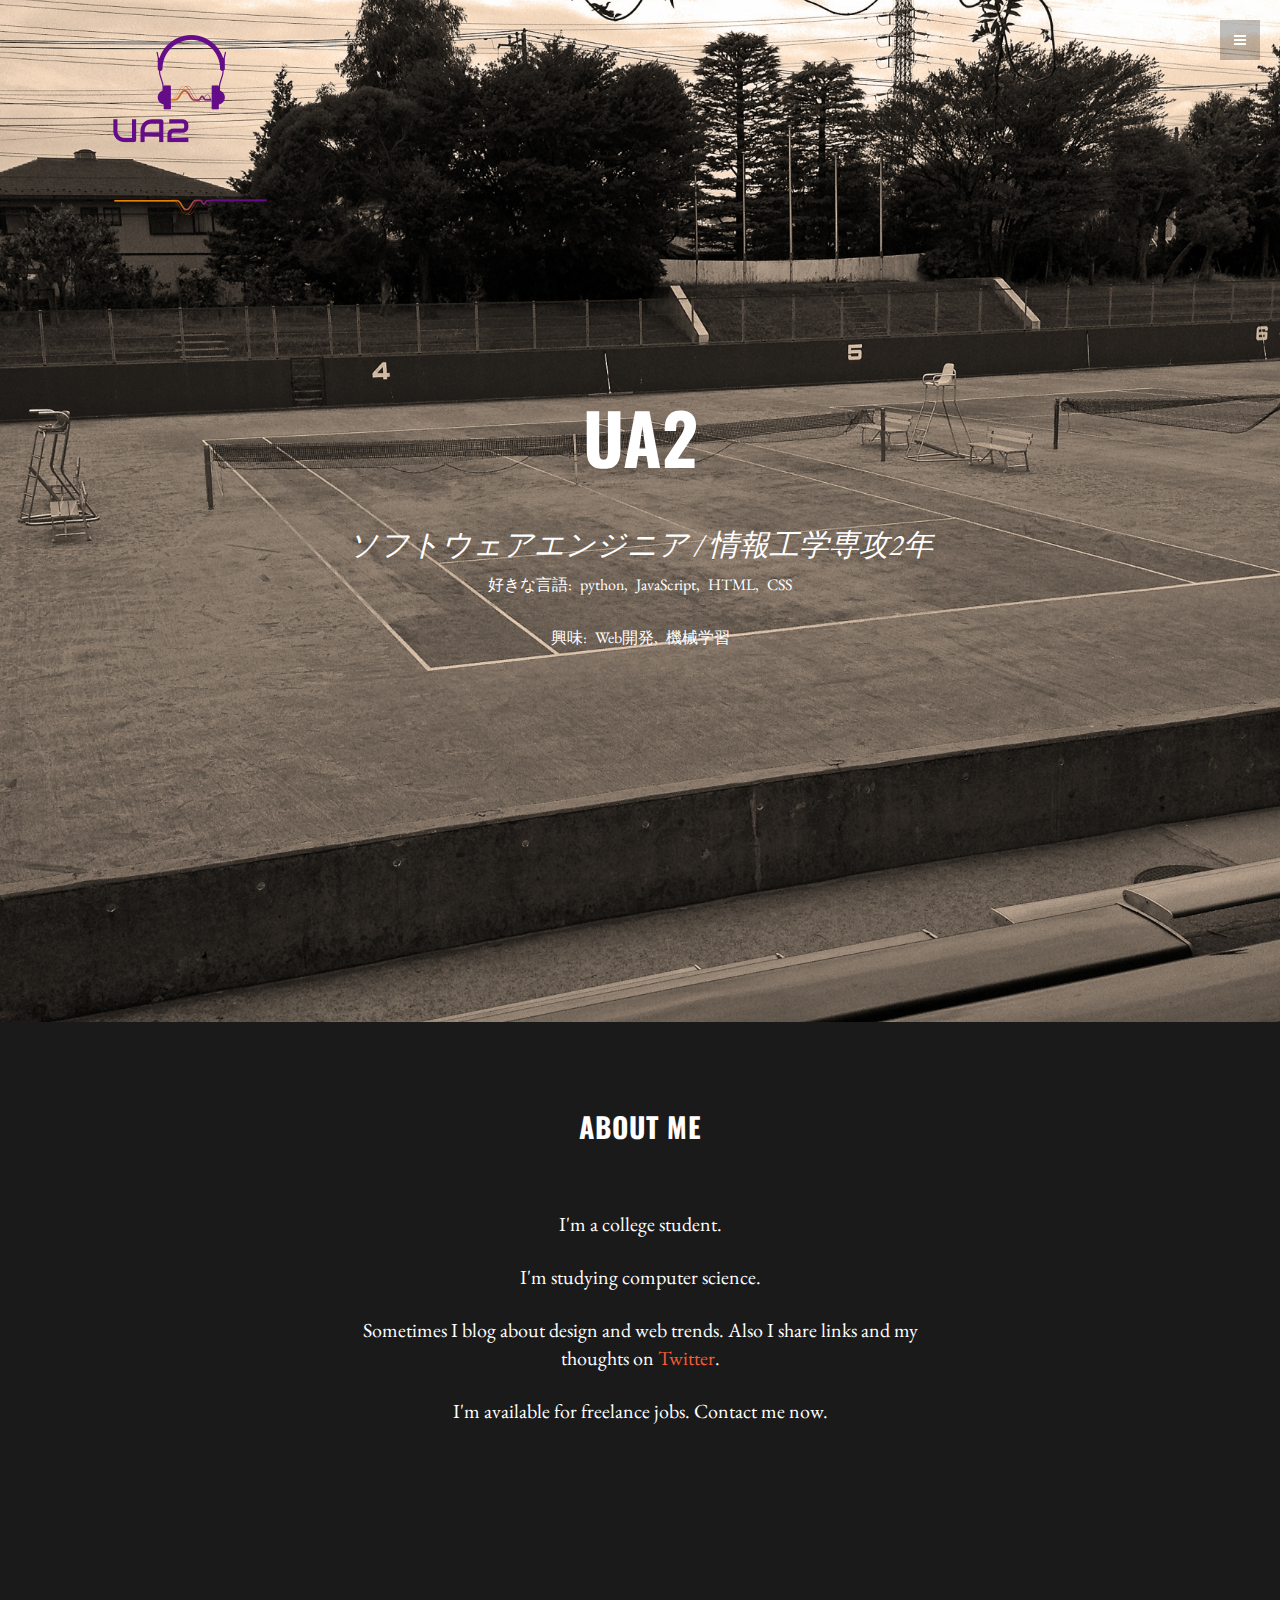
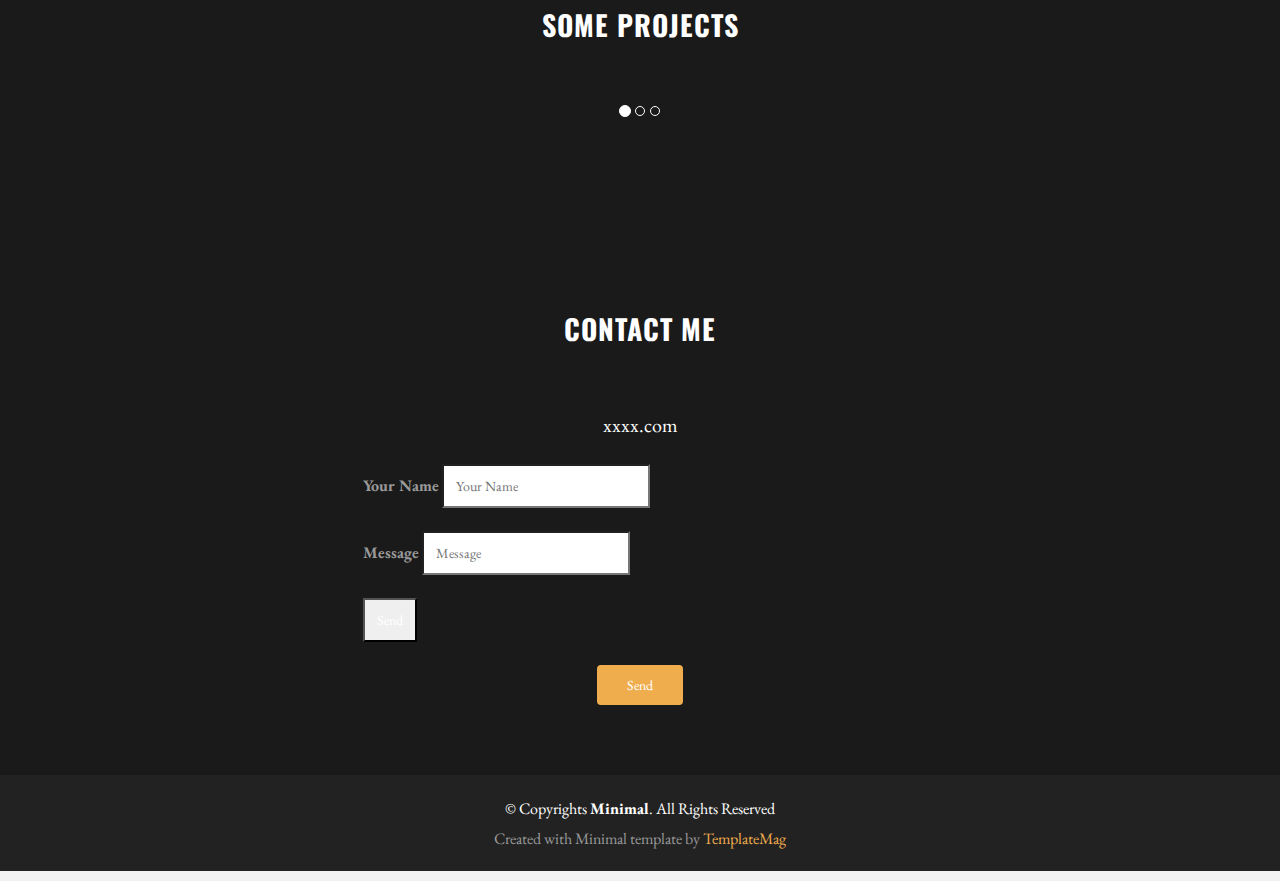
==== commit 4afb481d: "アドレス先の変更" ====
--- a/index.html
+++ b/index.html
@@ -1,6 +1,16 @@
 <!DOCTYPE html>
 <html lang="en">
 <head>
+  <!-- Global site tag (gtag.js) - Google Analytics -->
+<script async src="https://www.googletagmanager.com/gtag/js?id=UA-142182305-1"></script>
+<script>
+  window.dataLayer = window.dataLayer || [];
+  function gtag(){dataLayer.push(arguments);}
+  gtag('js', new Date());
+
+  gtag('config', 'UA-142182305-1');
+</script>
+
   <meta charset="utf-8">
   <title>UA2's Homepage</title>
   <meta content="width=device-width, initial-scale=1.0" name="viewport">
@@ -153,7 +163,18 @@
 
       <div class="row">
         <div class="col-md-6 col-md-offset-3">
-          <form class="contact-form php-mail-form" role="form" action="contactform/contactform.php" method="POST">
+            <form class = "contact-form" action="hero_kanenyu_bynx2maru@yahoo.co.jp" method="POST">              
+              <label for="contact-name">Your Name</label>
+              <input type="text" name="name" id="contact-name" placeholder="Your Name"><br><br>
+              <label for="contact-name">Message</label>
+              <input type="email" name="_replyto" id="contact-name" placeholder="Message"><br><br>  
+              <input type="submit" value="Send"></br><br>
+              <div class="form-send">
+                  <button type="submit" class="btn btn-large">Send</button>
+                </div>
+    
+            </form>
+        <!--  <form class="contact-form php-mail-form" role="form" action="contactform/contactform.php" method="POST">
 
             <div class="form-group">
               <label for="contact-name">Your Name</label>
@@ -185,8 +206,8 @@
               <button type="submit" class="btn btn-large">Send Message</button>
             </div>
 
-          </form>
-
+          </form> -->
+     
         </div>
       </div>
     </div>
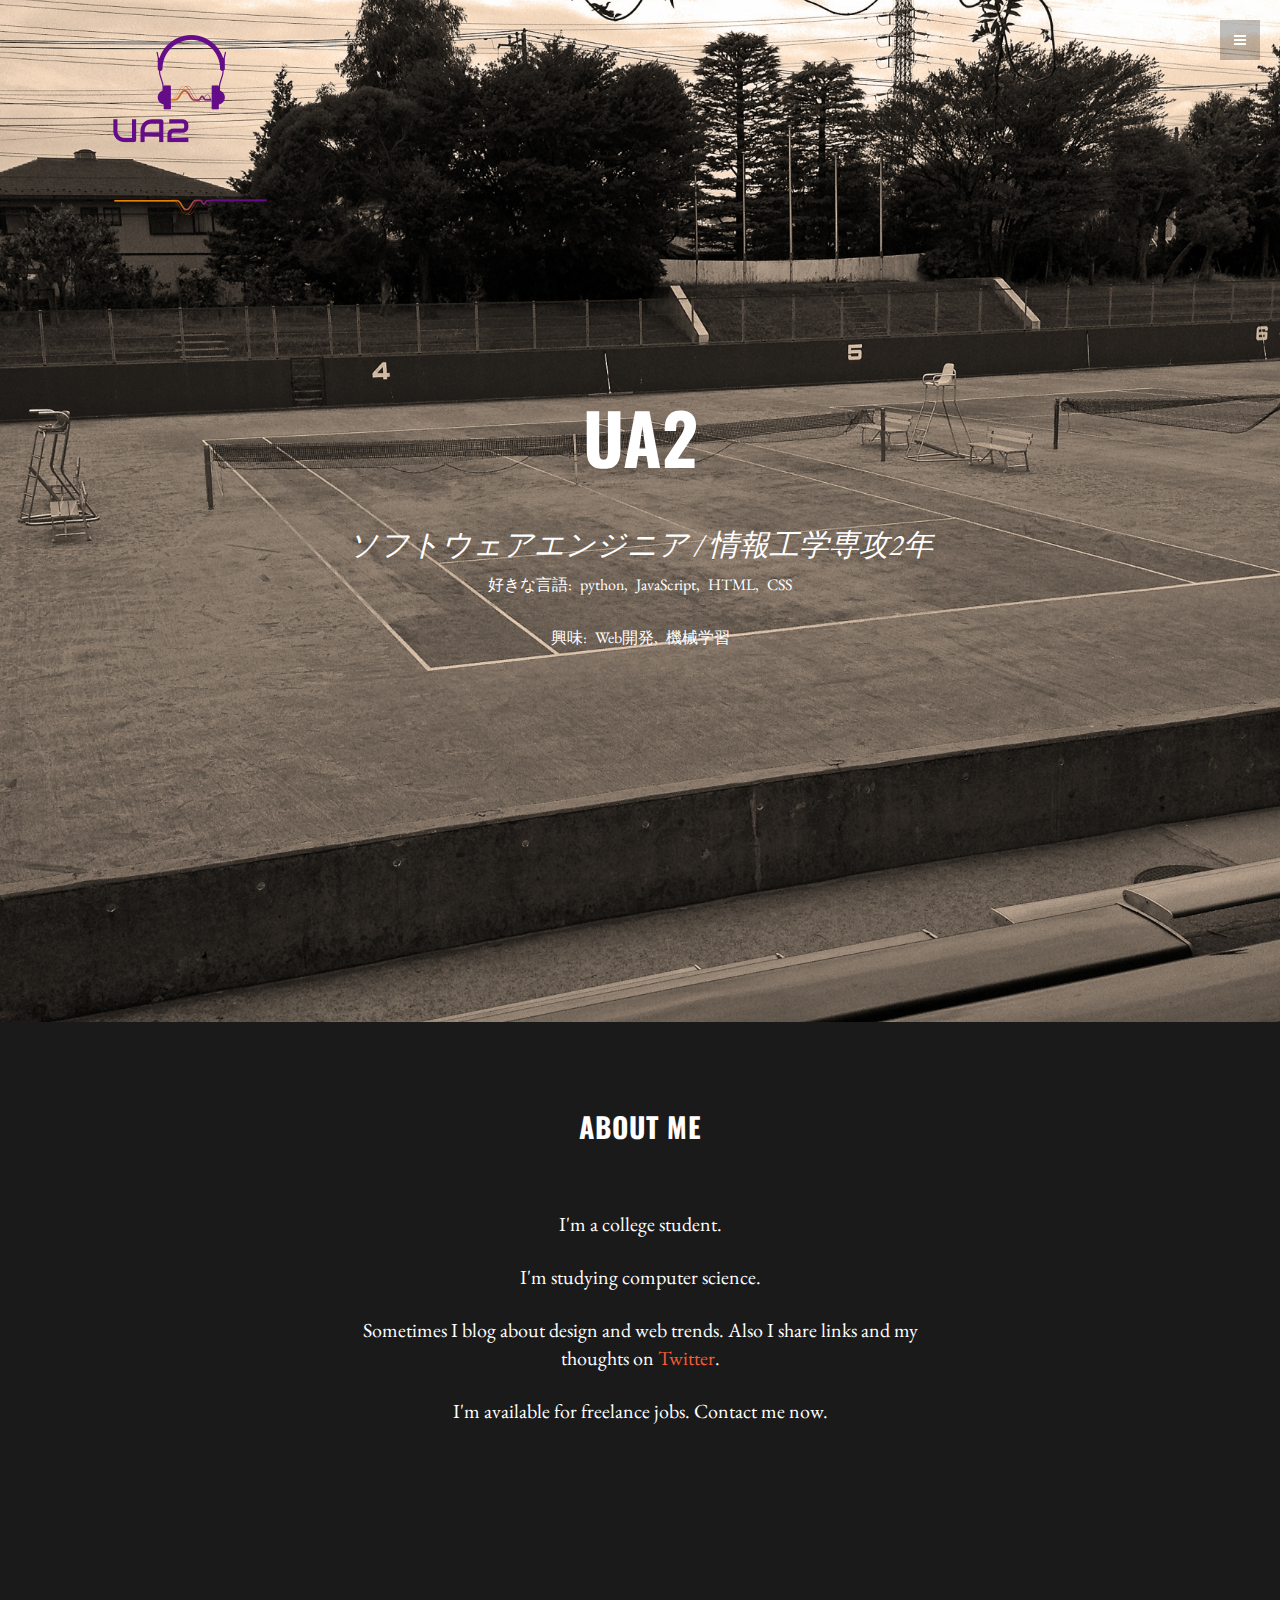
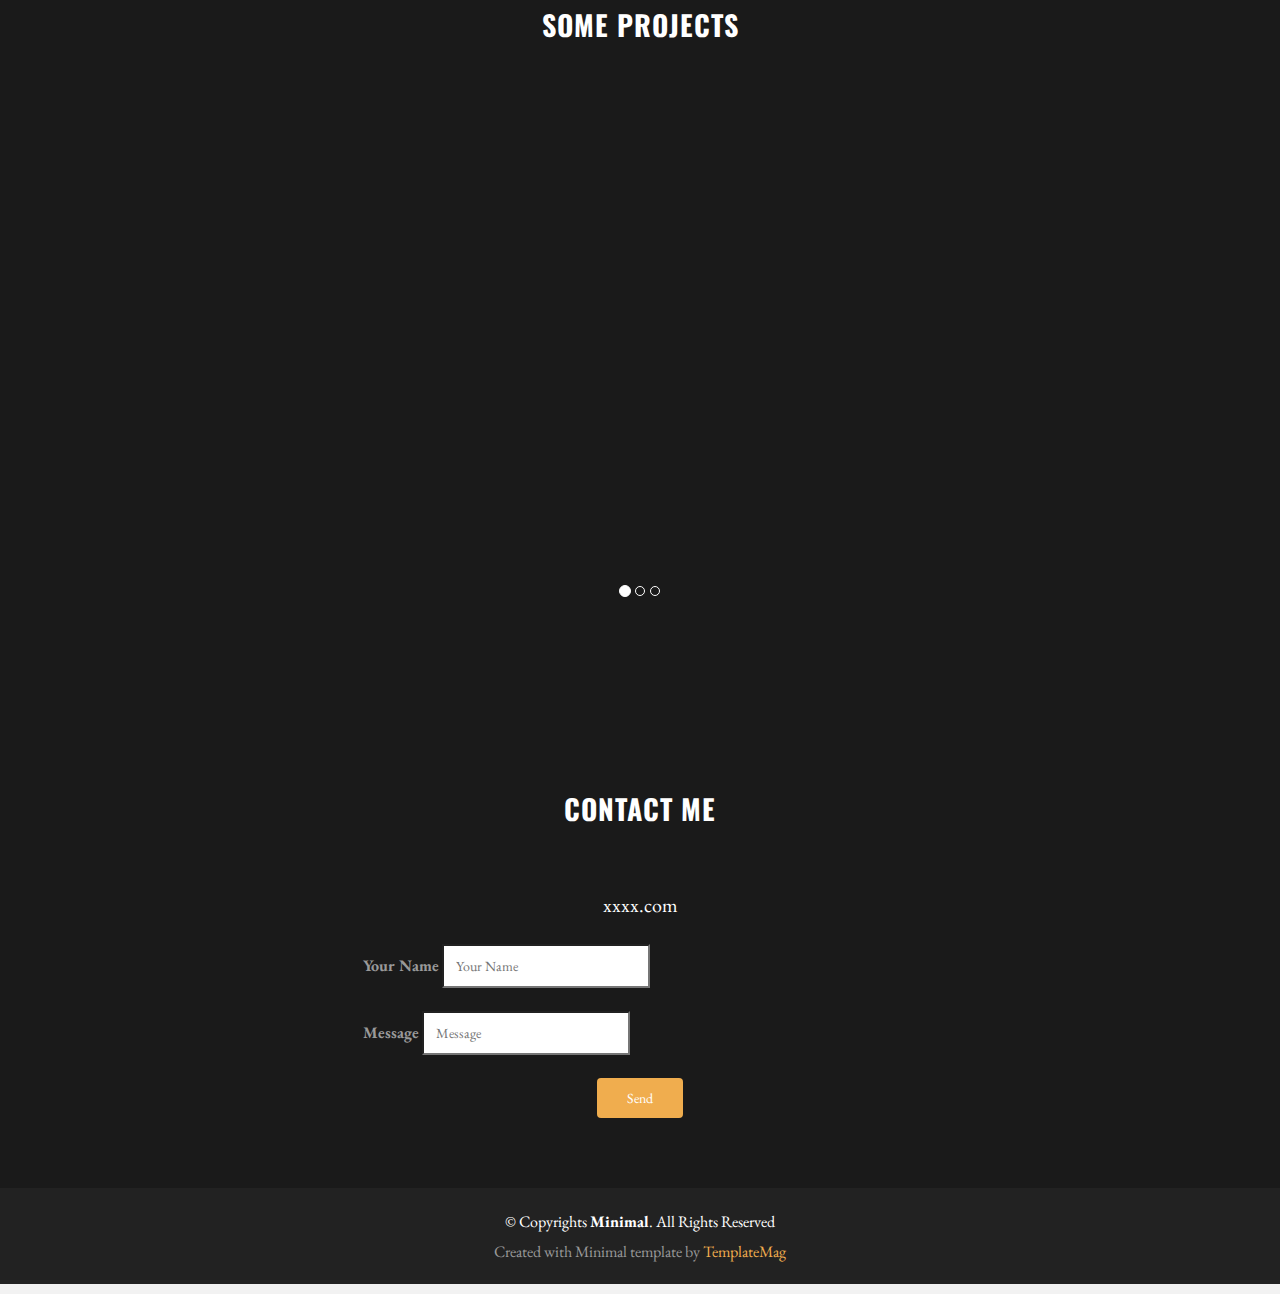
==== commit e69a873a: "画像サイズ調整" ====
--- a/index.html
+++ b/index.html
@@ -122,7 +122,7 @@
             <!-- Wrapper for slides -->
             <div class="carousel-inner">
               <div class="item active centered">
-                <img class="img-responsive" src="../Minimal/img/works01.png" alt="">
+                <img class="img-responsive" src="../Myhomepage/img/works01.png" alt="">
               </div>
               <div class="item centered">
                 <img class="img-responsive" src="img/c2.png" alt="">
@@ -163,50 +163,16 @@
 
       <div class="row">
         <div class="col-md-6 col-md-offset-3">
-            <form class = "contact-form" action="hero_kanenyu_bynx2maru@yahoo.co.jp" method="POST">              
+            <form class = "contact-form" action="https://formspree.io/al18062@shibaura-it.ac.jp" method="POST">              
               <label for="contact-name">Your Name</label>
               <input type="text" name="name" id="contact-name" placeholder="Your Name"><br><br>
               <label for="contact-name">Message</label>
-              <input type="email" name="_replyto" id="contact-name" placeholder="Message"><br><br>  
-              <input type="submit" value="Send"></br><br>
+              <input type="textarea" name="_replyto" id="contact-name" placeholder="Message"><br><br>  
               <div class="form-send">
                   <button type="submit" class="btn btn-large">Send</button>
                 </div>
     
             </form>
-        <!--  <form class="contact-form php-mail-form" role="form" action="contactform/contactform.php" method="POST">
-
-            <div class="form-group">
-              <label for="contact-name">Your Name</label>
-              <input type="name" name="name" class="form-control" id="contact-name" placeholder="Your Name" data-rule="minlen:4" data-msg="Please enter at least 4 chars" >
-              <div class="validate"></div>
-            </div>
-            <div class="form-group">
-              <label for="contact-email">Your Email</label>
-              <input type="email" name="email" class="form-control" id="contact-email" placeholder="Your Email" data-rule="email" data-msg="Please enter a valid email">
-              <div class="validate"></div>
-            </div>
-            <div class="form-group">
-              <label for="contact-subject">Subject</label>
-              <input type="text" name="subject" class="form-control" id="contact-subject" placeholder="Subject" data-rule="minlen:4" data-msg="Please enter at least 8 chars of subject">
-              <div class="validate"></div>
-            </div>
-
-            <div class="form-group">
-              <label for="contact-message">Your Message</label>
-              <textarea class="form-control" name="message" id="contact-message" placeholder="Your Message" rows="5" data-rule="required" data-msg="Please write something for us"></textarea>
-              <div class="validate"></div>
-            </div>
-
-            <div class="loading"></div>
-            <div class="error-message"></div>
-            <div class="sent-message">Your message has been sent. Thank you!</div>
-
-            <div class="form-send">
-              <button type="submit" class="btn btn-large">Send Message</button>
-            </div>
-
-          </form> -->
      
         </div>
       </div>
--- a/css/style.css
+++ b/css/style.css
@@ -430,4 +430,9 @@
 
 .credits {
   color: #999;
+}
+
+/* 追加　　*/
+.carousel-inner{
+  height: 480px;
 }